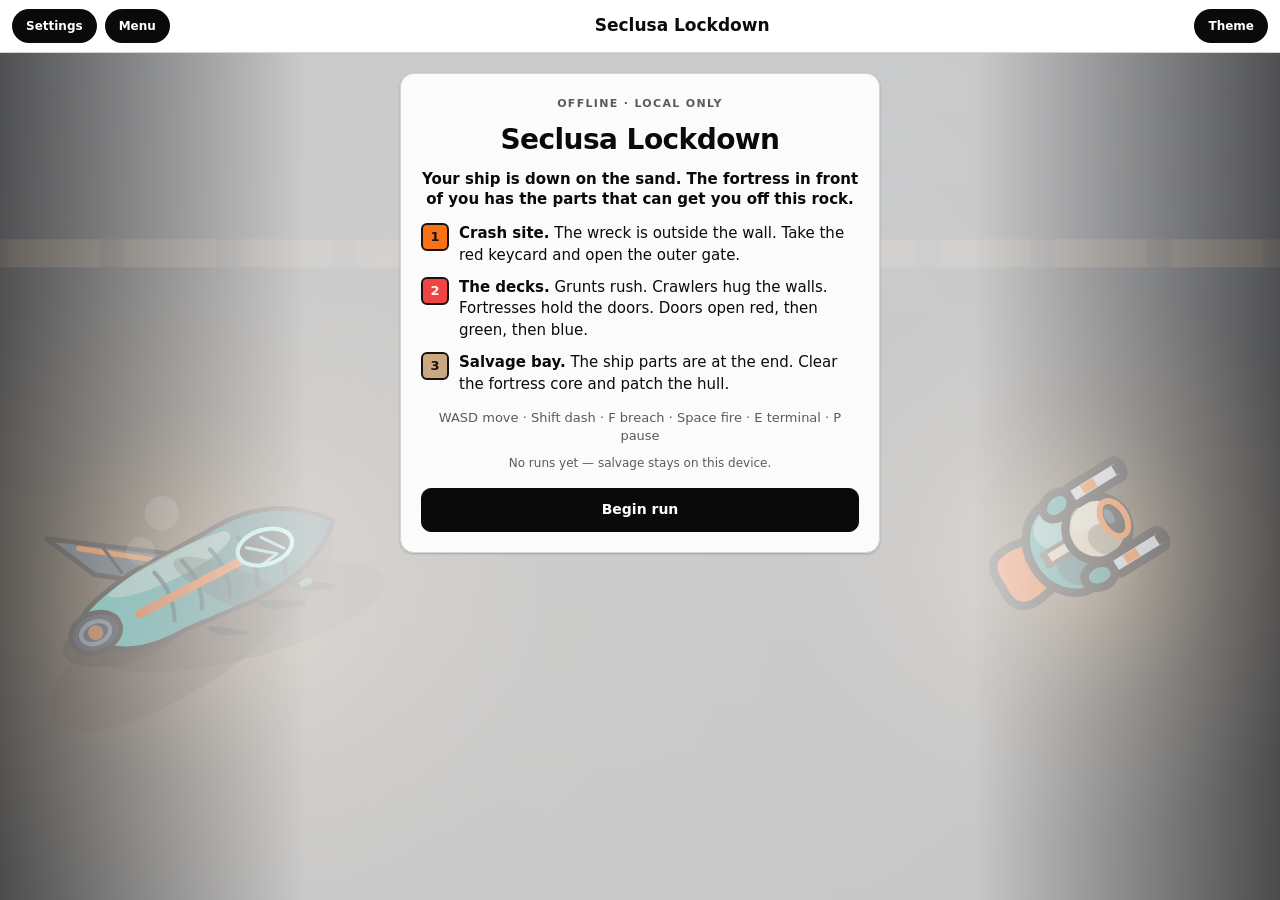
==== index.html @ ba507230 "Release 1.9.0: publish Seclusa Lockdown. Co-authored-by: Cursor <cursoragent@cursor.com>" ====
<!DOCTYPE html>
<html lang="en" data-theme="light" data-bg="grid">
<head>
  <meta charset="utf-8">
  <meta name="viewport" content="width=device-width, initial-scale=1, viewport-fit=cover">
  <meta name="description" content="Crash-landed on a strange planet. Fight through a fortress for ship parts. Offline — data stays on this device.">
  <meta name="referrer" content="no-referrer">
  <meta name="color-scheme" content="light dark">
  <meta name="theme-color" content="#ffffff" media="(prefers-color-scheme: light)">
  <meta name="theme-color" content="#0a0a0a" media="(prefers-color-scheme: dark)">
  <meta name="apple-mobile-web-app-capable" content="yes">
  <meta name="mobile-web-app-capable" content="yes">
  <meta name="apple-mobile-web-app-title" content="Seclusa Lockdown">

  <meta http-equiv="Permissions-Policy" content="camera=(), microphone=(), geolocation=(), payment=(), usb=(), interest-cohort=(), browsing-topics=()">
  <meta http-equiv="Content-Security-Policy" content="default-src 'self'; script-src 'self'; style-src 'self'; img-src 'self' data:; font-src 'self'; connect-src 'none'; media-src 'self'; object-src 'none'; base-uri 'none'; form-action 'none'; frame-src 'none'; child-src 'none'; manifest-src 'self'; worker-src 'self'; upgrade-insecure-requests">

  <title>Seclusa Lockdown</title>

  <script src="static/js/theme-boot.js?v=1.9.0"></script>
  <link rel="stylesheet" href="static/css/seclusa-base.css">
  <link rel="stylesheet" href="static/css/app.css?v=1.9.0">
  <link rel="manifest" href="manifest.json">
  <link rel="icon" href="static/icons/icon.svg" type="image/svg+xml">
  <link rel="apple-touch-icon" href="static/icons/icon-192.png">
</head>
<body class="game-app">

<header class="topbar">
  <div class="topbar-row">
    <button type="button" class="accentpill" id="btn-settings" aria-haspopup="dialog" aria-controls="sheet-settings">Settings</button>
    <button type="button" class="accentpill" id="btn-main-menu">Menu</button>
    <h1 class="brand">Seclusa Lockdown</h1>
    <button type="button" class="accentpill" id="btn-theme" aria-haspopup="dialog" aria-controls="sheet-theme">Theme</button>
  </div>
</header>

<main class="stage" id="stage">
  <canvas id="game" width="800" height="600" aria-label="Fortress decks"></canvas>

  <div class="overlay" id="overlay-menu">
    <div class="overlay-card menu-card">
      <p class="menu-kicker">Offline · local only</p>
      <h2 class="overlay-title">Seclusa Lockdown</h2>
      <p class="overlay-lede">Your ship is down on the sand. The fortress in front of you has the parts that can get you off this rock.</p>

      <ol class="story-beats">
        <li><span class="story-num">1</span><span class="story-text"><strong>Crash site.</strong> The wreck is outside the wall. Take the red keycard and open the outer gate.</span></li>
        <li><span class="story-num">2</span><span class="story-text"><strong>The decks.</strong> Grunts rush. Crawlers hug the walls. Fortresses hold the doors. Doors open red, then green, then blue.</span></li>
        <li><span class="story-num">3</span><span class="story-text"><strong>Salvage bay.</strong> The ship parts are at the end. Clear the fortress core and patch the hull.</span></li>
      </ol>

      <p class="overlay-copy" id="menu-controls"></p>
      <p class="overlay-meta" id="menu-best"></p>
      <button type="button" class="btn primary wide" id="btn-play">Begin run</button>
      <button type="button" class="btn wide mt10" id="btn-continue" hidden>Continue</button>
    </div>
  </div>

  <div class="overlay hidden" id="overlay-over" hidden>
    <div class="overlay-card">
      <h2 class="overlay-title" id="over-title">Game over</h2>
      <p class="overlay-copy" id="over-score">Score: 0</p>
      <button type="button" class="btn primary wide" id="btn-restart">New run</button>
      <button type="button" class="btn wide mt10" id="btn-menu">Menu</button>
    </div>
  </div>
</main>

<div class="scrim" id="scrim"></div>

<div class="sheet" id="sheet-theme" role="dialog" aria-modal="false" aria-label="Theme" aria-hidden="true">
  <div class="sheet-handle" aria-hidden="true"></div>
  <h3>Theme</h3>
  <p class="note">Mode. Background stays orange ruled lines.</p>
  <div class="theme-mode-row" role="group" aria-label="Colour mode">
    <button type="button" class="theme-chip" data-theme-opt="system" role="menuitemradio" aria-checked="false">System</button>
    <button type="button" class="theme-chip" data-theme-opt="light" role="menuitemradio" aria-checked="false">Light</button>
    <button type="button" class="theme-chip" data-theme-opt="dark" role="menuitemradio" aria-checked="false">Dark</button>
  </div>
</div>

<div class="sheet" id="sheet-settings" role="dialog" aria-modal="false" aria-label="Settings" aria-hidden="true">
  <div class="sheet-handle" aria-hidden="true"></div>
  <h3>Settings</h3>
  <p class="note">Saved on this device.</p>

  <div class="settings-row">
    <div class="settings-copy">
      <p class="settings-label">Auto-aim</p>
      <p class="settings-hint">On: move + Space. Off: mouse or dual-stick aim.</p>
    </div>
    <button type="button" class="toggle" id="opt-auto-aim" role="switch" aria-checked="true">
      <span class="toggle-track" aria-hidden="true"></span>
      <span class="toggle-state">On</span>
    </button>
  </div>

  <div class="settings-row">
    <div class="settings-copy">
      <p class="settings-label">Mute SFX</p>
      <p class="settings-hint">Web Audio beeps only.</p>
    </div>
    <button type="button" class="toggle" id="opt-mute" role="switch" aria-checked="false">
      <span class="toggle-track" aria-hidden="true"></span>
      <span class="toggle-state">Off</span>
    </button>
  </div>

  <p class="theme-section-label">Difficulty</p>
  <div class="theme-mode-row" role="group" aria-label="Difficulty">
    <button type="button" class="theme-chip" data-diff-opt="easy" role="menuitemradio" aria-checked="false">Easy</button>
    <button type="button" class="theme-chip" data-diff-opt="normal" role="menuitemradio" aria-checked="true">Normal</button>
    <button type="button" class="theme-chip" data-diff-opt="hard" role="menuitemradio" aria-checked="false">Hard</button>
  </div>
</div>

<div class="sheet" id="sheet-shop" role="dialog" aria-modal="false" aria-label="Supply terminal" aria-hidden="true">
  <div class="sheet-handle" aria-hidden="true"></div>
  <h3>Supply terminal</h3>
  <p class="note">Credits <span id="shop-credits">0</span> · Ammo <span id="shop-ammo">0</span> · HP <span id="shop-hp">0</span></p>
  <div class="shop-list">
    <button type="button" class="shop-item" data-shop-buy="ammo">
      <span class="shop-name">+30 ammo</span>
      <span class="shop-tag" data-cost="12">12 cr</span>
    </button>
    <button type="button" class="shop-item" data-shop-buy="shotgun">
      <span class="shop-name">Scatter gun</span>
      <span class="shop-tag" data-cost="35">35 cr</span>
    </button>
    <button type="button" class="shop-item" data-shop-buy="rifle">
      <span class="shop-name">Rifle</span>
      <span class="shop-tag" data-cost="55">55 cr</span>
    </button>
    <button type="button" class="shop-item" data-shop-buy="heal">
      <span class="shop-name">+1 HP</span>
      <span class="shop-tag" data-cost="18">18 cr</span>
    </button>
    <button type="button" class="shop-item" data-shop-buy="breach">
      <span class="shop-name">Breach charge</span>
      <span class="shop-tag" data-cost="26">26 cr</span>
    </button>
    <button type="button" class="shop-item" data-shop-buy="dash">
      <span class="shop-name">Dash</span>
      <span class="shop-tag" data-cost="32">32 cr</span>
    </button>
    <button type="button" class="shop-item" data-shop-buy="hull">
      <span class="shop-name">Hull patch</span>
      <span class="shop-tag" data-cost="40">40 cr</span>
    </button>
  </div>
  <div class="shop-actions">
    <button type="button" class="btn wide" id="btn-shop-close">Close</button>
  </div>
</div>

<div class="toast" id="toast" role="status" aria-live="polite" hidden></div>

<script src="static/js/store.js?v=1.9.0"></script>
<script src="static/js/theme.js?v=1.9.0"></script>
<script src="static/js/settings.js?v=1.9.0"></script>
<script src="static/js/audio.js?v=1.9.0"></script>
<script src="static/js/map.js?v=1.9.0"></script>
<script src="static/js/input.js?v=1.9.0"></script>
<script src="static/js/game.js?v=1.9.0"></script>
<script src="static/js/app.js?v=1.9.0"></script>
</body>
</html>
---- static/css/seclusa-base.css ----
/*
 * Seclusa base theme — the shared palette for every Seclusa app.
 *
 * CANONICAL COPY. Edit this file, then run:
 *
 *     python3 scripts/sync_theme.py
 *
 * which copies it into each app that has opted in. A test fails if any app's
 * copy has drifted from this one, so there is exactly one place to change.
 *
 * Why a copy and not a shared link: every app here is a standalone PWA. It has
 * to work offline, be hosted from its own folder, and open from a file:// path
 * in development. A stylesheet that reached across folders into a parent
 * directory would break all three. So the tokens travel with the app.
 *
 * The palette is black and white on purpose. These apps are sold on what they
 * do not do with your data, and colour is not something that earns its place
 * here. There is no brand colour: the accent is simply the opposite of the
 * background, white on black and black on white.
 *
 * The default page sky is orange ruled lines + a soft orange corner glow on
 * that black/white surface (Light = white sheet, Dark = near-black). Apps that
 * need a flat or solid sky set data-bg to something other than "grid".
 *
 * Two things keep colour, because colour there carries meaning and removing it
 * would remove information rather than decoration:
 *   - status (--danger, --warn, --ok): an overdue reminder has to look overdue
 *   - the calendar's event types, which the user can set themselves

 */

:root {
  color-scheme: light;

  /* Surfaces. Near-black rather than pure black so an edge against pure black
     is still visible on an OLED panel. */
  --bg: #ffffff;
  --surface: #ffffff;
  --surface-2: #f2f2f2;
  --surface-3: #e6e6e6;

  /* Text. */
  --text: #0a0a0a;
  --text-dim: #5a5a5a;
  --text-faint: #8a8a8a;

  /* Lines. */
  --border: #d4d4d4;
  --border-strong: #a8a8a8;

  /* Ruled lines on a sheet of paper. Derived rather than repeated per theme,
     so it darkens and lightens with everything else. */
  --rule: color-mix(in srgb, var(--text) 9%, transparent);

  /* The accent is the opposite of the background: it marks the current
     selection and the primary action, nothing else. */
  --accent: #0a0a0a;
  --accent-hover: #000000;
  --accent-text: #ffffff;
  --accent-tint: rgba(10, 10, 10, 0.08);
  --accent-glow: rgba(10, 10, 10, 0.28);

  /* The one warm note. Deliberately weak: this tints and glows, it does not
     fill. Anything solid should use --accent. */
  --warm: #c45e12;
  --warm-strong: #9a4a0c;
  --warm-tint: rgba(196, 94, 18, 0.09);
  --warm-edge: rgba(196, 94, 18, 0.4);
  --warm-glow: rgba(196, 94, 18, 0.32);

  /* Status. Kept because they carry meaning, not decoration. */
  --danger: #a1160d;
  --warn: #6b4b00;
  --ok: #1c6b3c;

  --shadow: 0 1px 3px rgba(0, 0, 0, 0.13), 0 1px 2px rgba(0, 0, 0, 0.09);
  --radius: 10px;

  /* Default orange lines sky (light sheet). Kept very faint so content wins. */
  --grid-line: color-mix(in srgb, var(--warm) 7%, transparent);
  --grid-wash: color-mix(in srgb, var(--warm) 5%, transparent);
}

@media (prefers-color-scheme: dark) {
  :root {
    color-scheme: dark;

    --bg: #0a0a0a;
    --surface: #111111;
    --surface-2: #1c1c1c;
    --surface-3: #262626;

    --text: #f5f5f5;
    --text-dim: #a3a3a3;
    --text-faint: #737373;

    --border: #2e2e2e;
    --border-strong: #454545;

    --accent: #ffffff;
    --accent-hover: #ffffff;
    --accent-text: #0a0a0a;
    --accent-tint: rgba(255, 255, 255, 0.14);
    --accent-glow: rgba(255, 255, 255, 0.4);

    --warm: #e08a3c;
    --warm-strong: #f0a35f;
    --warm-tint: rgba(224, 138, 60, 0.12);
    --warm-edge: rgba(224, 138, 60, 0.45);
    --warm-glow: rgba(224, 138, 60, 0.4);

    --danger: #f2857c;
    --warn: #e0b25a;
    --ok: #6cc48f;

    --shadow: 0 1px 3px rgba(0, 0, 0, 0.5);

    --grid-line: color-mix(in srgb, var(--warm) 9%, transparent);
    --grid-wash: color-mix(in srgb, var(--warm) 6%, transparent);
  }
}

/* When an app sets an explicit theme (the calendar pane does, via
   data-theme), that wins over the system preference. The tokens are declared
   once and re-pointed, rather than duplicated per attribute. */
[data-theme="light"] {
  color-scheme: light;
  --bg: #ffffff;
  --surface: #ffffff;
  --surface-2: #f2f2f2;
  --surface-3: #e6e6e6;
  --text: #0a0a0a;
  --text-dim: #5a5a5a;
  --text-faint: #8a8a8a;
  --border: #d4d4d4;
  --border-strong: #a8a8a8;
  --accent: #0a0a0a;
  --accent-hover: #000000;
  --accent-text: #ffffff;
  --accent-tint: rgba(10, 10, 10, 0.08);
  --accent-glow: rgba(10, 10, 10, 0.28);
  --warm: #c45e12;
  --warm-strong: #9a4a0c;
  --warm-tint: rgba(196, 94, 18, 0.09);
  --warm-edge: rgba(196, 94, 18, 0.4);
  --warm-glow: rgba(196, 94, 18, 0.32);
  --danger: #a1160d;
  --warn: #6b4b00;
  --ok: #1c6b3c;
  --grid-line: color-mix(in srgb, var(--warm) 7%, transparent);
  --grid-wash: color-mix(in srgb, var(--warm) 5%, transparent);
}

[data-theme="dark"] {
  color-scheme: dark;
  --bg: #0a0a0a;
  --surface: #111111;
  --surface-2: #1c1c1c;
  --surface-3: #262626;
  --text: #f5f5f5;
  --text-dim: #a3a3a3;
  --text-faint: #737373;
  --border: #2e2e2e;
  --border-strong: #454545;
  --accent: #ffffff;
  --accent-hover: #ffffff;
  --accent-text: #0a0a0a;
  --accent-tint: rgba(255, 255, 255, 0.14);
  --accent-glow: rgba(255, 255, 255, 0.4);
  --warm: #e08a3c;
  --warm-strong: #f0a35f;
  --warm-tint: rgba(224, 138, 60, 0.12);
  --warm-edge: rgba(224, 138, 60, 0.45);
  --warm-glow: rgba(224, 138, 60, 0.4);
  --danger: #f2857c;
  --warn: #e0b25a;
  --ok: #6cc48f;
  --grid-line: color-mix(in srgb, var(--warm) 9%, transparent);
  --grid-wash: color-mix(in srgb, var(--warm) 6%, transparent);
}

/*
 * Default Seclusa sky: orange ruled lines + soft corner glow.
 * Light = white sheet; Dark = near-black. No filter / background-attachment:fixed.
 * Opt out: set data-bg to anything except "grid" (Weather solid skies do this).
 */
html {
  background-color: var(--bg);
}

/*
 * Body stays transparent + isolated so body::before (z-index: -1) can paint
 * the sky. An opaque body (or a ::before that slips behind html) hid the lines
 * so only a top sliver leaked. Solid data-bg values set body colour below.
 */
html body {
  background-color: transparent;
  isolation: isolate;
}

html body::before {
  content: "";
  position: fixed;
  inset: 0;
  z-index: -1;
  pointer-events: none;
  background-color: var(--bg);
  background-image:
    linear-gradient(var(--grid-line) 1px, transparent 1px),
    linear-gradient(90deg, var(--grid-line) 1px, transparent 1px),
    radial-gradient(ellipse 95% 60% at 12% -6%, var(--grid-wash), transparent 58%),
    radial-gradient(ellipse 70% 48% at 92% 108%, var(--grid-wash), transparent 52%);
  background-size: 64px 64px, 64px 64px, auto, auto;
}

html[data-bg]:not([data-bg="grid"]) body::before {
  background-image: none;
  background-color: var(--bg-solid, var(--bg));
}

/* Named / custom solid page colours (Theme → Background). Not Day/Night. */
html {
  --bg-custom: #5faff0;
  --bg-solid: var(--bg);
}

html[data-bg="blue"] { --bg-solid: #3b82f6; }
html[data-bg="lightblue"] { --bg-solid: #7dd3fc; }
html[data-bg="teal"] { --bg-solid: #14b8a6; }
html[data-bg="green"] { --bg-solid: #22c55e; }
html[data-bg="yellow"] { --bg-solid: #facc15; }
html[data-bg="orange"] { --bg-solid: #f97316; }
html[data-bg="red"] { --bg-solid: #ef4444; }
html[data-bg="purple"] { --bg-solid: #a855f7; }
html[data-bg="black"] { --bg-solid: #0a0a0a; }
html[data-bg="white"] { --bg-solid: #ffffff; }
html[data-bg="custom"] { --bg-solid: var(--bg-custom, #5faff0); }

html[data-bg="blue"],
html[data-bg="lightblue"],
html[data-bg="teal"],
html[data-bg="green"],
html[data-bg="yellow"],
html[data-bg="orange"],
html[data-bg="red"],
html[data-bg="purple"],
html[data-bg="black"],
html[data-bg="white"],
html[data-bg="custom"] {
  --bg: var(--bg-solid);
  background-color: var(--bg-solid);
}

html[data-bg="blue"] body,
html[data-bg="lightblue"] body,
html[data-bg="teal"] body,
html[data-bg="green"] body,
html[data-bg="yellow"] body,
html[data-bg="orange"] body,
html[data-bg="red"] body,
html[data-bg="purple"] body,
html[data-bg="black"] body,
html[data-bg="white"] body,
html[data-bg="custom"] body {
  background-color: var(--bg-solid);
}

/* Colour / light pages → frosted light chrome. Near-black → dark chrome. */
html[data-bg="white"],
html[data-bg="yellow"],
html[data-bg="lightblue"],
html[data-bg="blue"],
html[data-bg="teal"],
html[data-bg="green"],
html[data-bg="orange"],
html[data-bg="red"],
html[data-bg="purple"],
html[data-bg-tone="light"] {
  --surface: color-mix(in srgb, #ffffff 92%, var(--bg-solid));
  --surface-2: color-mix(in srgb, #ffffff 86%, var(--bg-solid));
  --surface-3: #ffffff;
  --border: color-mix(in srgb, #0a0a0a 14%, transparent);
  --border-strong: color-mix(in srgb, #0a0a0a 22%, transparent);
  --text: #0a0a0a;
  --text-dim: #4a4a4a;
  --text-faint: #6a6a6a;
  --accent: #0a0a0a;
  --accent-hover: #000000;
  --accent-text: #ffffff;
  --accent-tint: rgba(10, 10, 10, 0.08);
}

html[data-bg="black"],
html[data-bg-tone="dark"] {
  --surface: #141414;
  --surface-2: #1c1c1c;
  --surface-3: #262626;
  --border: #2e2e2e;
  --border-strong: #454545;
  --text: #f5f5f5;
  --text-dim: #a3a3a3;
  --text-faint: #737373;
  --accent: #ffffff;
  --accent-hover: #ffffff;
  --accent-text: #0a0a0a;
  --accent-tint: rgba(255, 255, 255, 0.14);
}

html[data-bg="custom"][data-bg-tone="light"] {
  --surface: color-mix(in srgb, #ffffff 92%, var(--bg-solid));
  --surface-2: color-mix(in srgb, #ffffff 86%, var(--bg-solid));
  --surface-3: #ffffff;
  --border: color-mix(in srgb, #0a0a0a 14%, transparent);
  --border-strong: color-mix(in srgb, #0a0a0a 22%, transparent);
  --text: #0a0a0a;
  --text-dim: #4a4a4a;
  --text-faint: #6a6a6a;
  --accent: #0a0a0a;
  --accent-hover: #000000;
  --accent-text: #ffffff;
}

html[data-bg="custom"][data-bg-tone="dark"] {
  --surface: color-mix(in srgb, #141414 88%, var(--bg-solid));
  --surface-2: color-mix(in srgb, #1c1c1c 90%, var(--bg-solid));
  --surface-3: color-mix(in srgb, #262626 92%, var(--bg-solid));
  --border: color-mix(in srgb, #ffffff 14%, transparent);
  --border-strong: color-mix(in srgb, #ffffff 22%, transparent);
  --text: #f5f5f5;
  --text-dim: #a3a3a3;
  --text-faint: #737373;
  --accent: #ffffff;
  --accent-hover: #ffffff;
  --accent-text: #0a0a0a;
}
---- static/css/app.css ----
/*
 * Shooter — layout on top of seclusa-base.css.
 */

* { box-sizing: border-box; }
[hidden] { display: none !important; }

html, body { height: 100%; }

body.game-app {
  margin: 0;
  display: flex;
  flex-direction: column;
  background: var(--bg);
  color: var(--text);
  font: 15px/1.5 system-ui, -apple-system, "Segoe UI", Roboto, sans-serif;
  -webkit-font-smoothing: antialiased;
  overscroll-behavior: none;
  overflow: hidden;
  touch-action: none;
}

button { font: inherit; color: inherit; background: none; border: none; cursor: pointer; }
:focus-visible { outline: 2px solid var(--text); outline-offset: 2px; }

/* ---------------------------------------------------------------- top bar */

.topbar {
  flex: none;
  position: relative;
  z-index: 60;
  background: var(--surface);
  border-bottom: 1px solid var(--border);
}

.topbar-row {
  display: flex;
  align-items: center;
  gap: 8px;
  min-height: 52px;
  padding: max(8px, env(safe-area-inset-top)) 12px 8px;
}

.brand {
  flex: 1;
  min-width: 0;
  margin: 0;
  font-size: 17px;
  font-weight: 600;
  text-align: center;
  overflow: hidden;
  text-overflow: ellipsis;
  white-space: nowrap;
}

button.accentpill {
  flex: none;
  height: 34px;
  min-width: 52px;
  padding: 0 14px;
  border-radius: 999px;
  background: var(--accent);
  color: var(--accent-text);
  font-size: 12px;
  font-weight: 600;
  white-space: nowrap;
}
button.accentpill:hover { filter: brightness(1.08); }
button.accentpill:active { transform: scale(.96); }

/* ---------------------------------------------------------------- stage */

.stage {
  position: relative;
  flex: 1;
  min-height: 0;
  width: 100%;
  touch-action: none;
  user-select: none;
  -webkit-user-select: none;
}

#game {
  display: block;
  width: 100%;
  height: 100%;
  touch-action: none;
  cursor: crosshair;
}

/* ------------------------------------------------------------- overlays */

.overlay {
  position: absolute;
  inset: 0;
  z-index: 10;
  display: flex;
  align-items: flex-start;
  justify-content: center;
  padding: 20px 16px;
  overflow: auto;
  background: linear-gradient(
    90deg,
    color-mix(in srgb, var(--bg) 28%, transparent) 0%,
    color-mix(in srgb, var(--bg) 78%, transparent) 24%,
    color-mix(in srgb, var(--bg) 78%, transparent) 76%,
    color-mix(in srgb, var(--bg) 28%, transparent) 100%
  );
  touch-action: manipulation;
}

.overlay.hidden { display: none; }

.overlay-card {
  width: min(400px, 100%);
  padding: 22px 20px 20px;
  border: 1px solid var(--border);
  border-radius: calc(var(--radius) + 4px);
  background: color-mix(in srgb, var(--surface) 92%, transparent);
  backdrop-filter: blur(10px);
  box-shadow: var(--shadow);
}

.menu-card { width: min(480px, 100%); }

.menu-kicker {
  margin: 0 0 6px;
  text-align: center;
  font-size: 11px;
  font-weight: 700;
  letter-spacing: 0.12em;
  text-transform: uppercase;
  color: var(--text-dim);
}

.overlay-title {
  margin: 0 0 8px;
  font-size: 28px;
  font-weight: 800;
  letter-spacing: -0.02em;
  text-align: center;
}

.overlay-lede {
  margin: 0 0 14px;
  color: var(--text);
  font-size: 15px;
  line-height: 1.35;
  text-align: center;
  font-weight: 600;
}

.story-beats {
  list-style: none;
  margin: 0 0 14px;
  padding: 0;
  display: flex;
  flex-direction: column;
  gap: 10px;
}

.story-beats li {
  display: grid;
  grid-template-columns: 28px 1fr;
  gap: 10px;
  align-items: start;
}

.story-num {
  display: inline-flex;
  align-items: center;
  justify-content: center;
  width: 28px;
  height: 28px;
  border-radius: 6px;
  border: 2px solid #1a120c;
  background: #f97316;
  color: #1a120c;
  font-size: 13px;
  font-weight: 800;
}

.story-beats li:nth-child(2) .story-num { background: #ef4444; color: #fff8ee; }
.story-beats li:nth-child(3) .story-num { background: #c9a882; color: #1a120c; }

.story-text {
  color: var(--text);
  font-size: 15px;
  line-height: 1.45;
}

.story-text strong {
  color: var(--text);
  font-weight: 700;
}

.overlay-copy {
  margin: 0 0 8px;
  color: var(--text-dim);
  font-size: 13px;
  line-height: 1.4;
  text-align: center;
}

.overlay-meta {
  margin: 0 0 16px;
  color: var(--text-dim);
  font-size: 12px;
  text-align: center;
}

.theme-section-label {
  margin: 4px 14px 0;
  font-size: 12px;
  font-weight: 700;
  color: var(--text-dim);
  text-transform: uppercase;
  letter-spacing: 0.08em;
}

.shop-list {
  display: flex;
  flex-direction: column;
  gap: 8px;
  padding: 4px 14px 8px;
}

.shop-item {
  display: flex;
  align-items: center;
  justify-content: space-between;
  gap: 12px;
  min-height: 48px;
  padding: 0 14px;
  border: 1px solid var(--border-strong);
  border-radius: var(--radius);
  background: var(--surface-2);
  font: inherit;
  font-weight: 600;
  color: var(--text);
  text-align: left;
}
.shop-item:hover:not(:disabled) { filter: brightness(1.05); }
.shop-item:disabled { opacity: 0.55; cursor: default; }
.shop-tag { color: var(--text-dim); font-size: 13px; }
.shop-actions { padding: 8px 14px 16px; }

.btn {
  display: inline-flex;
  align-items: center;
  justify-content: center;
  gap: 8px;
  min-height: 44px;
  padding: 0 16px;
  border: 1px solid var(--border-strong);
  border-radius: var(--radius);
  background: var(--surface);
  font-weight: 600;
  font-size: 14px;
}
.btn:hover { background: var(--surface-2); }
.btn:active { transform: scale(.98); }
.btn.primary { background: var(--accent); color: var(--accent-text); border-color: var(--accent); }
.btn.primary:hover { filter: brightness(1.08); }
.btn.wide { width: 100%; }
.mt10 { margin-top: 10px; }

/* -------------------------------------------------------------- sheets */

.scrim {
  position: fixed;
  inset: 0;
  z-index: 40;
  background: rgba(0, 0, 0, 0.45);
  opacity: 0;
  pointer-events: none;
  transition: opacity 0.15s;
  touch-action: manipulation;
}
.scrim.open { opacity: 1; pointer-events: auto; }

.sheet {
  position: fixed;
  left: 0;
  right: 0;
  bottom: 0;
  z-index: 50;
  background: var(--surface);
  border-radius: 20px 20px 0 0;
  padding: 6px 10px calc(12px + env(safe-area-inset-bottom));
  transform: translateY(100%);
  visibility: hidden;
  max-height: 85vh;
  overflow-y: auto;
  transition: transform 0.2s cubic-bezier(0.2, 0.8, 0.2, 1), visibility 0s linear 0.2s;
  box-shadow: 0 -8px 32px rgba(0, 0, 0, 0.22);
  border: 1px solid var(--border);
  border-bottom: none;
  touch-action: manipulation;
}
.sheet.open {
  transform: none;
  visibility: visible;
  transition: transform 0.2s cubic-bezier(0.2, 0.8, 0.2, 1), visibility 0s;
}
.sheet-handle {
  width: 36px;
  height: 4px;
  border-radius: 999px;
  background: var(--border);
  margin: 4px auto 10px;
}
.sheet h3 {
  margin: 2px 14px 8px;
  font-size: 12px;
  font-weight: 700;
  color: var(--text-dim);
  text-transform: uppercase;
  letter-spacing: 0.08em;
}
.sheet .note {
  padding: 8px 14px;
  color: var(--text-dim);
  font-size: 13px;
  line-height: 1.5;
  margin: 0;
}

.theme-mode-row {
  display: flex;
  flex-wrap: wrap;
  gap: 8px;
  padding: 4px 14px 16px;
}

.theme-chip {
  min-height: 36px;
  padding: 0 14px;
  border-radius: 999px;
  border: 1px solid var(--border-strong);
  background: var(--surface-2);
  color: var(--text);
  font: inherit;
  font-size: 13px;
  font-weight: 600;
}
.theme-chip[aria-checked="true"] {
  background: var(--accent);
  color: var(--accent-text);
  border-color: var(--accent);
}

.settings-row {
  display: flex;
  align-items: center;
  gap: 12px;
  padding: 8px 14px 18px;
}

.settings-copy {
  flex: 1;
  min-width: 0;
}

.settings-label {
  margin: 0;
  font-size: 15px;
  font-weight: 600;
}

.settings-hint {
  margin: 4px 0 0;
  color: var(--text-dim);
  font-size: 13px;
  line-height: 1.4;
}

.toggle {
  flex: none;
  display: inline-flex;
  align-items: center;
  gap: 8px;
  min-height: 36px;
  padding: 0 4px 0 0;
  font: inherit;
  font-size: 13px;
  font-weight: 600;
  color: var(--text);
}

.toggle-track {
  width: 44px;
  height: 26px;
  border-radius: 999px;
  background: var(--surface-2);
  border: 1px solid var(--border-strong);
  position: relative;
}

.toggle-track::after {
  content: "";
  position: absolute;
  top: 2px;
  left: 2px;
  width: 20px;
  height: 20px;
  border-radius: 50%;
  background: var(--text-dim);
  transition: transform 0.15s ease;
}

.toggle.on .toggle-track {
  background: var(--accent);
  border-color: var(--accent);
}

.toggle.on .toggle-track::after {
  background: var(--accent-text);
  transform: translateX(18px);
}

.toggle-state {
  min-width: 2ch;
}

/* offline fallback page */
.wrap {
  max-width: 760px;
  margin: 0 auto;
  padding: 12px 12px calc(32px + env(safe-area-inset-bottom));
}
.wrap > h1 { margin: 0 0 8px; font-size: 20px; }

/* ------------------------------------------------------------------ toast */

.toast {
  position: fixed;
  left: 50%;
  bottom: calc(20px + env(safe-area-inset-bottom));
  transform: translateX(-50%);
  z-index: 60;
  max-width: calc(100vw - 32px);
  padding: 10px 16px;
  border-radius: 999px;
  background: var(--accent);
  color: var(--accent-text);
  font-size: 13.5px;
  font-weight: 600;
  box-shadow: var(--shadow);
  touch-action: manipulation;
}

@media (prefers-reduced-motion: no-preference) {
  .toast { animation: rise .18s ease-out; }
  @keyframes rise { from { opacity: 0; transform: translate(-50%, 8px); } }
}
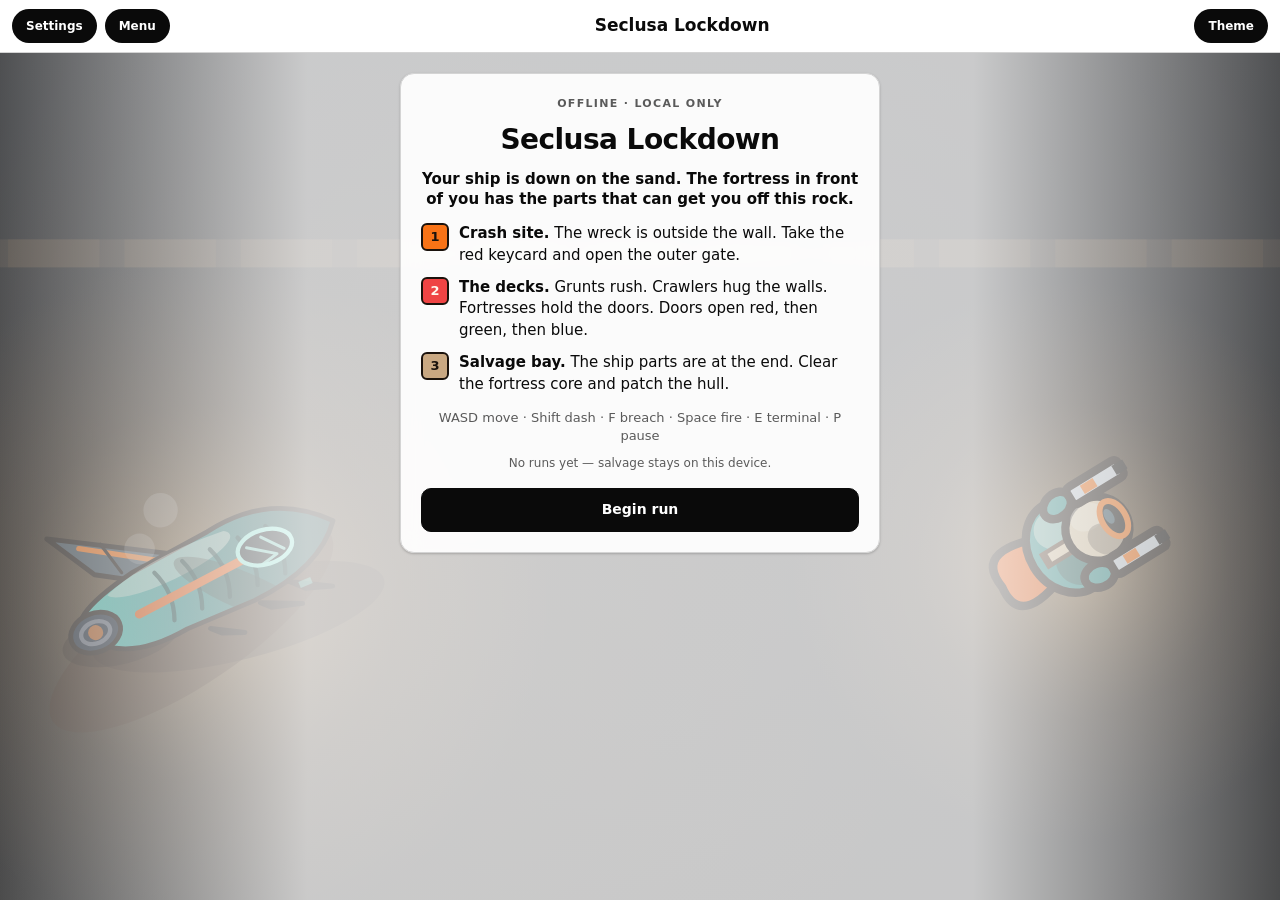
==== commit 2064441b: "Set the version to 0.1.0. Co-authored-by: Cursor <cursoragent@cursor.com>" ====
--- a/index.html
+++ b/index.html
@@ -17,9 +17,9 @@
 
   <title>Seclusa Lockdown</title>
 
-  <script src="static/js/theme-boot.js?v=1.9.0"></script>
+  <script src="static/js/theme-boot.js?v=0.1.0"></script>
   <link rel="stylesheet" href="static/css/seclusa-base.css">
-  <link rel="stylesheet" href="static/css/app.css?v=1.9.0">
+  <link rel="stylesheet" href="static/css/app.css?v=0.1.0">
   <link rel="manifest" href="manifest.json">
   <link rel="icon" href="static/icons/icon.svg" type="image/svg+xml">
   <link rel="apple-touch-icon" href="static/icons/icon-192.png">
@@ -156,13 +156,13 @@
 
 <div class="toast" id="toast" role="status" aria-live="polite" hidden></div>
 
-<script src="static/js/store.js?v=1.9.0"></script>
-<script src="static/js/theme.js?v=1.9.0"></script>
-<script src="static/js/settings.js?v=1.9.0"></script>
-<script src="static/js/audio.js?v=1.9.0"></script>
-<script src="static/js/map.js?v=1.9.0"></script>
-<script src="static/js/input.js?v=1.9.0"></script>
-<script src="static/js/game.js?v=1.9.0"></script>
-<script src="static/js/app.js?v=1.9.0"></script>
+<script src="static/js/store.js?v=0.1.0"></script>
+<script src="static/js/theme.js?v=0.1.0"></script>
+<script src="static/js/settings.js?v=0.1.0"></script>
+<script src="static/js/audio.js?v=0.1.0"></script>
+<script src="static/js/map.js?v=0.1.0"></script>
+<script src="static/js/input.js?v=0.1.0"></script>
+<script src="static/js/game.js?v=0.1.0"></script>
+<script src="static/js/app.js?v=0.1.0"></script>
 </body>
 </html>
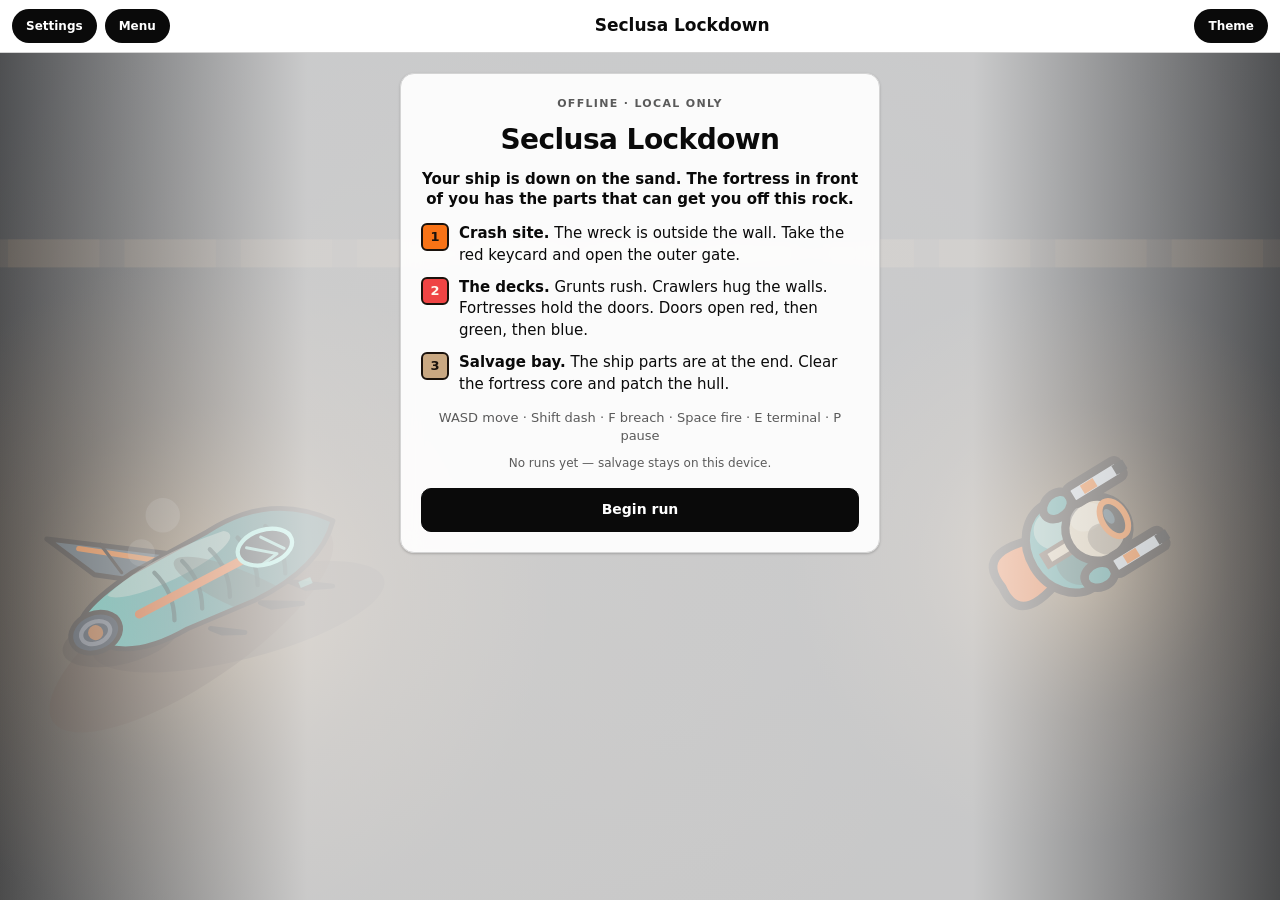
==== commit 4997320c: "Give Seclusa Lockdown its own install id and full icons. Co-authored-by: Cursor <cursoragent@cursor." ====
--- a/index.html
+++ b/index.html
@@ -17,9 +17,9 @@
 
   <title>Seclusa Lockdown</title>
 
-  <script src="static/js/theme-boot.js?v=0.1.0"></script>
+  <script src="static/js/theme-boot.js?v=0.1.1"></script>
   <link rel="stylesheet" href="static/css/seclusa-base.css">
-  <link rel="stylesheet" href="static/css/app.css?v=0.1.0">
+  <link rel="stylesheet" href="static/css/app.css?v=0.1.1">
   <link rel="manifest" href="manifest.json">
   <link rel="icon" href="static/icons/icon.svg" type="image/svg+xml">
   <link rel="apple-touch-icon" href="static/icons/icon-192.png">
@@ -156,13 +156,13 @@
 
 <div class="toast" id="toast" role="status" aria-live="polite" hidden></div>
 
-<script src="static/js/store.js?v=0.1.0"></script>
-<script src="static/js/theme.js?v=0.1.0"></script>
-<script src="static/js/settings.js?v=0.1.0"></script>
-<script src="static/js/audio.js?v=0.1.0"></script>
-<script src="static/js/map.js?v=0.1.0"></script>
-<script src="static/js/input.js?v=0.1.0"></script>
-<script src="static/js/game.js?v=0.1.0"></script>
-<script src="static/js/app.js?v=0.1.0"></script>
+<script src="static/js/store.js?v=0.1.1"></script>
+<script src="static/js/theme.js?v=0.1.1"></script>
+<script src="static/js/settings.js?v=0.1.1"></script>
+<script src="static/js/audio.js?v=0.1.1"></script>
+<script src="static/js/map.js?v=0.1.1"></script>
+<script src="static/js/input.js?v=0.1.1"></script>
+<script src="static/js/game.js?v=0.1.1"></script>
+<script src="static/js/app.js?v=0.1.1"></script>
 </body>
 </html>
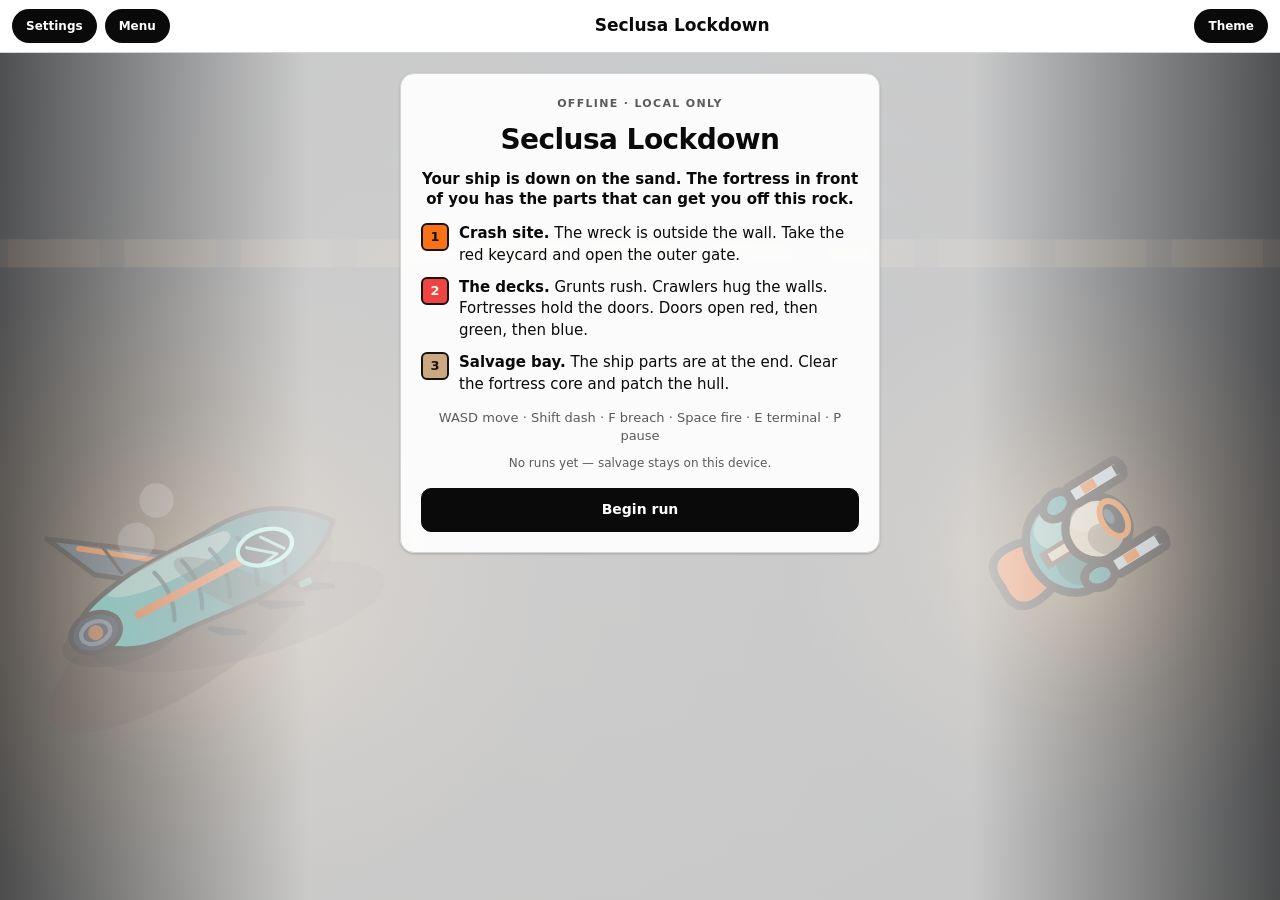
==== commit 397488e9: "Release 0.1.2 so installed copies drop the old cache. Co-authored-by: Cursor <cursoragent@cursor.com" ====
--- a/index.html
+++ b/index.html
@@ -17,9 +17,9 @@
 
   <title>Seclusa Lockdown</title>
 
-  <script src="static/js/theme-boot.js?v=0.1.1"></script>
+  <script src="static/js/theme-boot.js?v=0.1.2"></script>
   <link rel="stylesheet" href="static/css/seclusa-base.css">
-  <link rel="stylesheet" href="static/css/app.css?v=0.1.1">
+  <link rel="stylesheet" href="static/css/app.css?v=0.1.2">
   <link rel="manifest" href="manifest.json">
   <link rel="icon" href="static/icons/icon.svg" type="image/svg+xml">
   <link rel="apple-touch-icon" href="static/icons/icon-192.png">
@@ -156,13 +156,13 @@
 
 <div class="toast" id="toast" role="status" aria-live="polite" hidden></div>
 
-<script src="static/js/store.js?v=0.1.1"></script>
-<script src="static/js/theme.js?v=0.1.1"></script>
-<script src="static/js/settings.js?v=0.1.1"></script>
-<script src="static/js/audio.js?v=0.1.1"></script>
-<script src="static/js/map.js?v=0.1.1"></script>
-<script src="static/js/input.js?v=0.1.1"></script>
-<script src="static/js/game.js?v=0.1.1"></script>
-<script src="static/js/app.js?v=0.1.1"></script>
+<script src="static/js/store.js?v=0.1.2"></script>
+<script src="static/js/theme.js?v=0.1.2"></script>
+<script src="static/js/settings.js?v=0.1.2"></script>
+<script src="static/js/audio.js?v=0.1.2"></script>
+<script src="static/js/map.js?v=0.1.2"></script>
+<script src="static/js/input.js?v=0.1.2"></script>
+<script src="static/js/game.js?v=0.1.2"></script>
+<script src="static/js/app.js?v=0.1.2"></script>
 </body>
 </html>
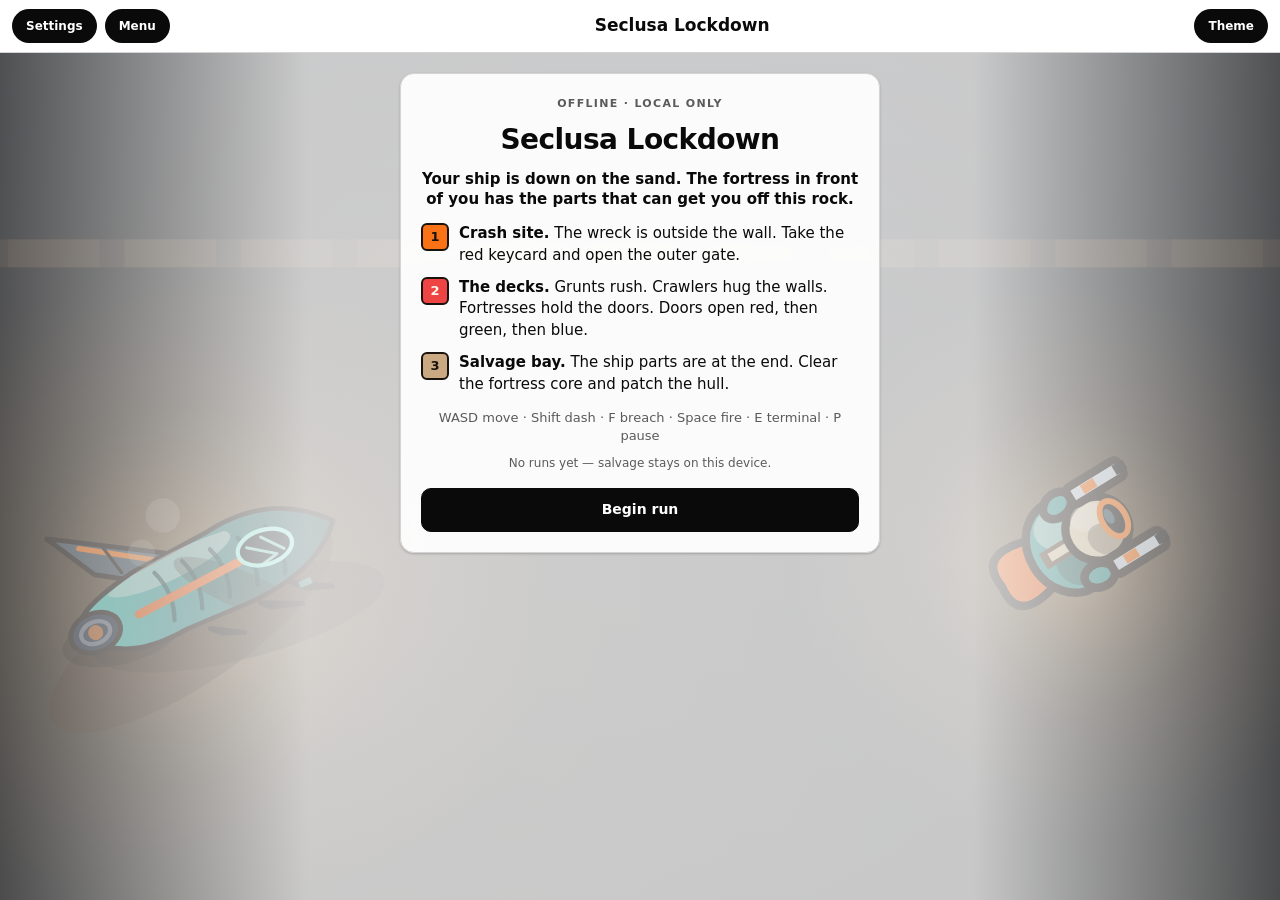
==== commit fd90a3c9: "Release 0.1.3: move the score plate off the play view. Co-authored-by: Cursor <cursoragent@cursor.co" ====
--- a/index.html
+++ b/index.html
@@ -17,9 +17,9 @@
 
   <title>Seclusa Lockdown</title>
 
-  <script src="static/js/theme-boot.js?v=0.1.2"></script>
+  <script src="static/js/theme-boot.js?v=0.1.3"></script>
   <link rel="stylesheet" href="static/css/seclusa-base.css">
-  <link rel="stylesheet" href="static/css/app.css?v=0.1.2">
+  <link rel="stylesheet" href="static/css/app.css?v=0.1.3">
   <link rel="manifest" href="manifest.json">
   <link rel="icon" href="static/icons/icon.svg" type="image/svg+xml">
   <link rel="apple-touch-icon" href="static/icons/icon-192.png">
@@ -34,6 +34,20 @@
     <button type="button" class="accentpill" id="btn-theme" aria-haspopup="dialog" aria-controls="sheet-theme">Theme</button>
   </div>
 </header>
+
+<div class="playhud" id="playhud" hidden>
+  <span id="hud-score">Score 0</span>
+  <span id="hud-hp">HP 5</span>
+  <span id="hud-ammo">Ammo 80</span>
+  <span id="hud-weapon">Pistol</span>
+  <span id="hud-deck"></span>
+  <span class="playhud-cards" aria-label="Cards">
+    <i id="hud-card-R" data-card="R"></i>
+    <i id="hud-card-G" data-card="G"></i>
+    <i id="hud-card-B" data-card="B"></i>
+  </span>
+  <span id="hud-gear" hidden></span>
+</div>
 
 <main class="stage" id="stage">
   <canvas id="game" width="800" height="600" aria-label="Fortress decks"></canvas>
@@ -156,13 +170,13 @@
 
 <div class="toast" id="toast" role="status" aria-live="polite" hidden></div>
 
-<script src="static/js/store.js?v=0.1.2"></script>
-<script src="static/js/theme.js?v=0.1.2"></script>
-<script src="static/js/settings.js?v=0.1.2"></script>
-<script src="static/js/audio.js?v=0.1.2"></script>
-<script src="static/js/map.js?v=0.1.2"></script>
-<script src="static/js/input.js?v=0.1.2"></script>
-<script src="static/js/game.js?v=0.1.2"></script>
-<script src="static/js/app.js?v=0.1.2"></script>
+<script src="static/js/store.js?v=0.1.3"></script>
+<script src="static/js/theme.js?v=0.1.3"></script>
+<script src="static/js/settings.js?v=0.1.3"></script>
+<script src="static/js/audio.js?v=0.1.3"></script>
+<script src="static/js/map.js?v=0.1.3"></script>
+<script src="static/js/input.js?v=0.1.3"></script>
+<script src="static/js/game.js?v=0.1.3"></script>
+<script src="static/js/app.js?v=0.1.3"></script>
 </body>
 </html>
--- a/static/css/app.css
+++ b/static/css/app.css
@@ -67,6 +67,45 @@
 }
 button.accentpill:hover { filter: brightness(1.08); }
 button.accentpill:active { transform: scale(.96); }
+
+/* ---------------------------------------------------------------- play hud */
+
+.playhud {
+  flex: none;
+  display: flex;
+  flex-wrap: wrap;
+  align-items: center;
+  gap: 4px 12px;
+  min-height: 34px;
+  padding: 6px 12px;
+  background: #efe0c4;
+  color: #1a120c;
+  border-bottom: 3px solid #1a120c;
+  font: 700 13px/1.2 system-ui, sans-serif;
+  z-index: 60;
+}
+.playhud[hidden] { display: none; }
+.playhud .is-low { color: var(--danger, #f2857c); }
+#hud-weapon { color: #c2410c; }
+#hud-deck {
+  min-width: 0;
+  color: #5c4633;
+  overflow: hidden;
+  text-overflow: ellipsis;
+}
+.playhud-cards { display: inline-flex; gap: 6px; align-items: center; }
+.playhud-cards i {
+  width: 18px;
+  height: 12px;
+  border: 1.5px solid currentColor;
+  border-radius: 2px;
+  opacity: 0.35;
+}
+.playhud-cards i[data-card="R"] { color: #e11d48; }
+.playhud-cards i[data-card="G"] { color: #16a34a; }
+.playhud-cards i[data-card="B"] { color: #2563eb; }
+.playhud-cards i.on { opacity: 1; background: currentColor; }
+#hud-gear { color: #2f8f8a; }
 
 /* ---------------------------------------------------------------- stage */
 
